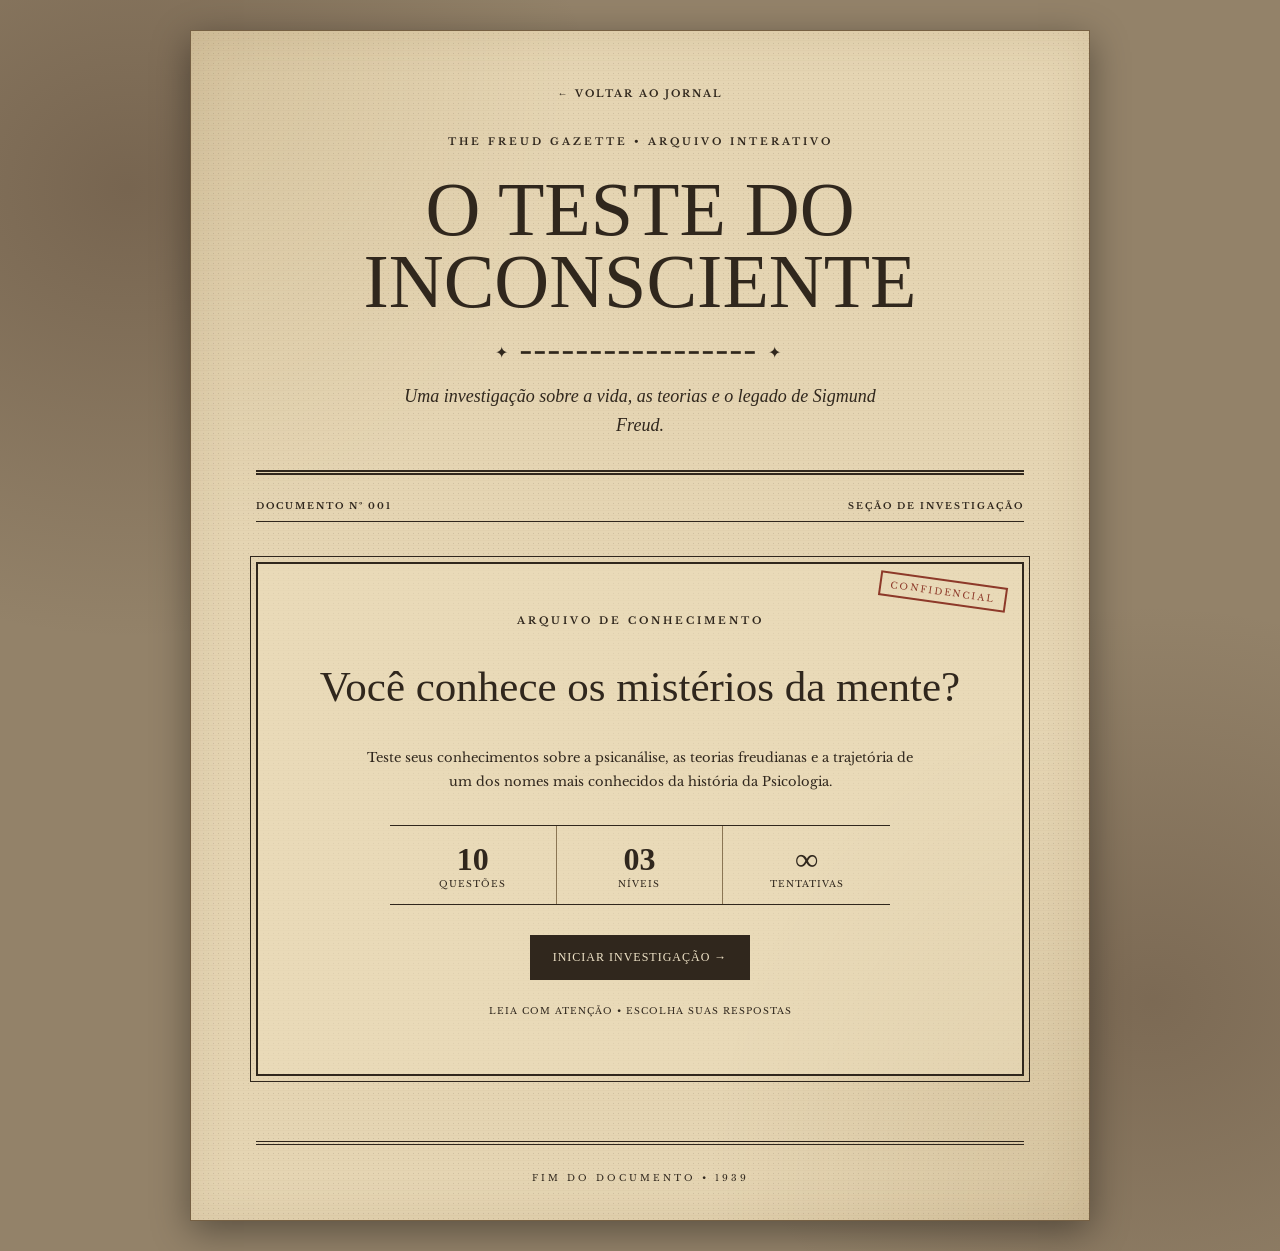
==== bela moes/quiz.html @ 714105b2 "Add files via upload" ====
<!DOCTYPE html>
<html lang="pt-BR">

<head>
    <meta charset="UTF-8">
    <meta name="viewport" content="width=device-width, initial-scale=1.0">
    <meta name="theme-color" content="#c8b58f">

    <title>Arquivo de Conhecimento — Freud</title>

    <link rel="stylesheet" href="css/quiz.css">
</head>

<body>

    <div class="quiz-pagina">

        <!-- CABEÇALHO -->

        <header class="quiz-cabecalho">

            <a href="index.html" class="voltar-jornal">
                ← VOLTAR AO JORNAL
            </a>

            <p>THE FREUD GAZETTE • ARQUIVO INTERATIVO</p>

            <h1>O TESTE DO<br>INCONSCIENTE</h1>

            <div class="linha-ornamental">
                ✦ ━━━━━━━━━━━━━━━━━ ✦
            </div>

            <p class="descricao">
                Uma investigação sobre a vida, as teorias e o legado
                de Sigmund Freud.
            </p>

        </header>

        <!-- CONTEÚDO PRINCIPAL -->

        <main class="quiz-conteudo">

            <div class="arquivo-topo">
                <span>DOCUMENTO Nº 001</span>
                <span>SEÇÃO DE INVESTIGAÇÃO</span>
            </div>

            <!-- INTRODUÇÃO -->

            <section class="introducao-quiz" id="introducao">

                <div class="carimbo">
                    CONFIDENCIAL
                </div>

                <p class="pequeno-titulo">
                    ARQUIVO DE CONHECIMENTO
                </p>

                <h2>Você conhece os mistérios da mente?</h2>

                <p>
                    Teste seus conhecimentos sobre a psicanálise,
                    as teorias freudianas e a trajetória de um dos
                    nomes mais conhecidos da história da Psicologia.
                </p>

                <div class="informacoes-quiz">

                    <div>
                        <strong>10</strong>
                        <span>QUESTÕES</span>
                    </div>

                    <div>
                        <strong>03</strong>
                        <span>NÍVEIS</span>
                    </div>

                    <div>
                        <strong>∞</strong>
                        <span>TENTATIVAS</span>
                    </div>

                </div>

                <button id="iniciar" class="botao-principal">
                    INICIAR INVESTIGAÇÃO →
                </button>

                <p class="nota-quiz">
                    LEIA COM ATENÇÃO • ESCOLHA SUAS RESPOSTAS
                </p>

            </section>

            <!-- ÁREA DAS PERGUNTAS -->

            <section class="area-perguntas" id="area-perguntas" hidden>

                <div class="progresso-texto">
                    <span id="numero-questao">QUESTÃO 01 DE 10</span>
                    <span id="porcentagem">10%</span>
                </div>

                <div class="barra-progresso">
                    <div id="barra" class="barra-preenchida"></div>
                </div>

                <div class="folha-pergunta">

                    <div class="cabecalho-pergunta">
                        <span>ARQUIVO DE ANÁLISE</span>
                        <span id="numero-grande">01</span>
                    </div>

                    <p class="etiqueta-pergunta">
                        QUESTÃO EM INVESTIGAÇÃO
                    </p>

                    <h2 id="pergunta-texto"></h2>

                    <p class="instrucao-pergunta">
                        ANALISE O DOCUMENTO E SELECIONE A ALTERNATIVA CORRETA.
                    </p>

                    <div id="opcoes" class="opcoes"></div>

                    <p id="aviso" class="aviso" aria-live="polite"></p>

                    <div class="navegacao-quiz">

                        <button id="anterior" class="botao-secundario" hidden>
                            ← ANTERIOR
                        </button>

                        <button id="proximo" class="botao-principal">
                            CONFIRMAR RESPOSTA
                        </button>

                    </div>

                </div>

                <p class="rodape-pergunta">
                    THE FREUD GAZETTE • REGISTRO DE INVESTIGAÇÃO
                </p>

            </section>

            <!-- RESULTADO FINAL -->

            <section id="resultado-final" class="resultado-final" hidden>

                <p class="pequeno-titulo">
                    RELATÓRIO CONCLUÍDO
                </p>

                <div class="selo-resultado">
                    ANÁLISE FINALIZADA
                </div>

                <h2>Seu resultado</h2>

                <div class="pontuacao">

                    <strong id="pontuacao">0/10</strong>

                    <span>PONTOS CONQUISTADOS</span>

                </div>

                <h3 id="mensagem-final"></h3>

                <p id="descricao-final"></p>

                <div id="revisao" class="revisao"></div>

                <button id="recomecar" class="botao-principal">
                    ↻ REFAZER INVESTIGAÇÃO
                </button>

                <a href="index.html" class="link-jornal">
                    ← RETORNAR À EDIÇÃO PRINCIPAL
                </a>

            </section>

        </main>

        <!-- RODAPÉ -->

        <footer class="quiz-rodape">

          

            <span>FIM DO DOCUMENTO • 1939</span>

        </footer>

    </div>

    <!-- JAVASCRIPT -->

    <script src="js/script.js" defer></script>

</body>

</html>
---- bela moes/css/quiz.css ----
@import url('https://fonts.googleapis.com/css2?family=IM+Fell+English:ital@0;1&family=Libre+Baskerville:wght@400;700&family=Old+Standard+TT:wght@400;700&display=swap');

:root {
    --papel: #e5d5b3;
    --papel-claro: #f0e4c8;
    --tinta: #30271d;
    --marrom: #60462d;
    --vermelho: #8d3929;
}

* {
    box-sizing: border-box;
    scroll-behavior: smooth;
}

body {
    margin: 0;
    min-height: 100vh;
    padding: 30px 15px;
    color: var(--tinta);
    font-family: 'Libre Baskerville', serif;

    background:
        radial-gradient(ellipse at 10% 15%, #4d392a66, transparent 30%),
        radial-gradient(ellipse at 90% 80%, #4d392a55, transparent 28%),
        #938269;
}

button {
    font-family: 'Old Standard TT', serif;
}

.quiz-pagina {
    max-width: 900px;
    min-height: 90vh;
    margin: auto;
    padding: 35px 65px;
    background:
        radial-gradient(ellipse at 0 0, #967b4b33, transparent 30%),
        radial-gradient(ellipse at 100% 100%, #967b4b33, transparent 30%),
        repeating-linear-gradient(0deg, transparent 0 4px, #715a3610 5px),
        var(--papel);
    box-shadow: 0 10px 35px #0006, inset 0 0 45px #765b3322;
    border: 1px solid #766043;
    position: relative;
    overflow: hidden;
}

.quiz-pagina::before {
    content: "";
    position: absolute;
    inset: 0;
    pointer-events: none;
    opacity: .14;
    background-image: radial-gradient(#4b3926 0.8px, transparent .8px);
    background-size: 5px 5px;
}

/* CABEÇALHO */

.quiz-cabecalho {
    position: relative;
    text-align: center;
    padding: 15px 0 30px;
    border-bottom: 5px double var(--tinta);
}

.voltar-jornal {
    display: inline-block;
    margin-bottom: 25px;
    color: var(--tinta);
    font-size: 10px;
    font-weight: bold;
    text-decoration: none;
    letter-spacing: 2px;
}

.quiz-cabecalho > p:first-of-type {
    font-size: 10px;
    letter-spacing: 3px;
    font-weight: bold;
}

.quiz-cabecalho h1 {
    font-family: 'IM Fell English', serif;
    font-size: clamp(43px, 8vw, 76px);
    line-height: .95;
    font-weight: normal;
    margin: 25px 0;
}

.linha-ornamental {
    letter-spacing: 4px;
}

.descricao {
    max-width: 520px;
    margin: 20px auto 0;
    font-family: 'IM Fell English', serif;
    font-size: 18px;
    font-style: italic;
    line-height: 1.6;
}

/* ÁREA CENTRAL */

.quiz-conteudo {
    position: relative;
    padding: 25px 0;
}

.arquivo-topo {
    display: flex;
    justify-content: space-between;
    padding-bottom: 10px;
    border-bottom: 1px solid var(--tinta);
    font-size: 9px;
    letter-spacing: 2px;
    font-weight: bold;
}

/* INTRODUÇÃO */

.introducao-quiz {
    position: relative;
    margin: 40px auto;
    padding: 40px 30px;
    text-align: center;
    border: 2px solid var(--tinta);
    outline: 1px solid var(--tinta);
    outline-offset: 5px;
    background: #eee0bd80;
    animation: aparecer .8s ease;
}

.carimbo {
    position: absolute;
    right: 15px;
    top: 15px;
    color: var(--vermelho);
    border: 2px solid var(--vermelho);
    padding: 5px 9px;
    font-size: 9px;
    letter-spacing: 2px;
    transform: rotate(8deg);
}

.pequeno-titulo {
    font-size: 10px;
    letter-spacing: 3px;
    font-weight: bold;
}

.introducao-quiz h2,
.resultado-final h2 {
    font-family: 'IM Fell English', serif;
    font-size: clamp(29px, 5vw, 43px);
    line-height: 1.1;
    font-weight: normal;
}

.introducao-quiz > p:not(.pequeno-titulo) {
    max-width: 550px;
    margin: 15px auto;
    font-size: 13px;
    line-height: 1.9;
}

.informacoes-quiz {
    display: grid;
    grid-template-columns: repeat(3, 1fr);
    max-width: 500px;
    margin: 30px auto;
    border-top: 1px solid var(--tinta);
    border-bottom: 1px solid var(--tinta);
}

.informacoes-quiz div {
    display: flex;
    flex-direction: column;
    padding: 15px 5px;
    border-right: 1px solid #8a7553;
}

.informacoes-quiz div:last-child {
    border: 0;
}

.informacoes-quiz strong {
    font-family: 'IM Fell English', serif;
    font-size: 32px;
}

.informacoes-quiz span {
    font-size: 9px;
    letter-spacing: 1px;
}

/* BOTÕES */

.botao-principal,
.botao-secundario {
    padding: 14px 22px;
    border: 1px solid var(--tinta);
    background: var(--tinta);
    color: var(--papel-claro);
    font-size: 12px;
    letter-spacing: 1px;
    cursor: pointer;
    transition: .25s;
}

.botao-principal:hover {
    background: #805b38;
    transform: translateY(-3px);
    box-shadow: 0 5px 12px #0003;
}

.botao-secundario {
    background: transparent;
    color: var(--tinta);
}

.botao-secundario:hover {
    background: #cbb991;
}

.botao-principal:focus-visible,
.botao-secundario:focus-visible,
.opcao:focus-within {
    outline: 3px solid var(--vermelho);
    outline-offset: 4px;
}

.nota-quiz {
    margin-top: 22px !important;
    font-size: 9px !important;
    letter-spacing: 1px;
}

/* PROGRESSO */

.area-perguntas {
    animation: aparecer .5s ease;
}

.progresso-texto {
    display: flex;
    justify-content: space-between;
    margin: 20px 0 10px;
    font-size: 10px;
    font-weight: bold;
    letter-spacing: 2px;
}

.barra-progresso {
    height: 8px;
    border: 1px solid var(--tinta);
    padding: 1px;
    background: #c7b58f;
}

.barra-preenchida {
    height: 100%;
    width: 10%;
    background: var(--tinta);
    transition: width .5s ease;
}

/* FOLHA DE PERGUNTAS */

.folha-pergunta {
    margin-top: 25px;
    padding: 30px;
    border: 1px solid #88734f;
    background: #f0e4c880;
    box-shadow: 3px 4px 12px #0002;
    animation: aparecer .4s ease;
}

.cabecalho-pergunta {
    display: flex;
    justify-content: space-between;
    align-items: center;
    border-bottom: 3px double var(--tinta);
    padding-bottom: 12px;
    font-size: 10px;
    letter-spacing: 2px;
    font-weight: bold;
}

.cabecalho-pergunta #numero-grande {
    font-family: 'IM Fell English', serif;
    font-size: 38px;
}

.etiqueta-pergunta {
    margin-top: 30px;
    color: var(--vermelho);
    font-size: 10px;
    font-weight: bold;
    letter-spacing: 2px;
}

.folha-pergunta h2 {
    font-family: 'IM Fell English', serif;
    font-size: clamp(23px, 4vw, 34px);
    line-height: 1.25;
    font-weight: normal;
    margin: 12px 0 25px;
}

.opcoes {
    display: grid;
    gap: 12px;
}

.opcao {
    display: flex;
    align-items: center;
    gap: 14px;
    padding: 16px;
    border: 1px solid #998364;
    background: #e6d6b5a8;
    cursor: pointer;
    font-size: 12px;
    line-height: 1.7;
    transition: .25s;
}

.opcao:hover {
    background: #d8c39a;
    transform: translateX(4px);
}

.opcao.selecionada {
    background: #c7b28b;
    border: 2px solid var(--tinta);
    box-shadow: inset 4px 0 var(--vermelho);
}

.letra-opcao {
    flex-shrink: 0;
    display: grid;
    place-items: center;
    width: 29px;
    height: 29px;
    border: 1px solid var(--tinta);
    border-radius: 50%;
    font-family: 'IM Fell English', serif;
    font-size: 15px;
    font-weight: bold;
}

.opcao input {
    position: absolute;
    opacity: 0;
    pointer-events: none;
}

.navegacao-quiz {
    display: flex;
    justify-content: space-between;
    gap: 12px;
    margin-top: 30px;
}

.aviso {
    min-height: 20px;
    margin: 12px 0 0;
    color: var(--vermelho);
    font-size: 11px;
}

.rodape-pergunta {
    text-align: center;
    font-size: 9px;
    letter-spacing: 2px;
    margin-top: 25px;
}

/* RESULTADO */

.resultado-final {
    margin: 35px 0;
    padding: 35px 25px;
    text-align: center;
    border: 2px solid var(--tinta);
    background: #eee0bd80;
    animation: aparecer .7s ease;
}

.selo-resultado {
    display: inline-block;
    margin: 15px;
    padding: 8px 15px;
    border: 2px solid var(--vermelho);
    color: var(--vermelho);
    font-size: 10px;
    font-weight: bold;
    letter-spacing: 2px;
    transform: rotate(-3deg);
}

.pontuacao {
    display: flex;
    flex-direction: column;
    margin: 25px auto;
    padding: 20px;
    max-width: 230px;
    border-top: 3px double var(--tinta);
    border-bottom: 3px double var(--tinta);
}

.pontuacao strong {
    font-family: 'IM Fell English', serif;
    font-size: 65px;
}

.pontuacao span {
    font-size: 10px;
    letter-spacing: 3px;
}

.resultado-final h3 {
    font-family: 'IM Fell English', serif;
    font-size: 25px;
}

.resultado-final > p:not(.pequeno-titulo) {
    font-size: 12px;
    line-height: 1.8;
}

/* REVISÃO */

.revisao {
    margin: 30px 0;
    text-align: left;
}

.revisao h3 {
    border-bottom: 2px solid var(--tinta);
    padding-bottom: 10px;
}

.item-revisao {
    margin: 12px 0;
    padding: 15px;
    border: 1px solid #998364;
    font-size: 12px;
    line-height: 1.7;
}

.item-revisao.certo {
    border-left: 5px solid #47603c;
}

.item-revisao.errado {
    border-left: 5px solid #963f32;
}

.item-revisao strong {
    display: block;
    margin-bottom: 7px;
}

.item-revisao p {
    margin: 5px 0;
}

.link-jornal {
    display: block;
    margin-top: 25px;
    color: var(--tinta);
    font-size: 10px;
    font-weight: bold;
    text-decoration: none;
    letter-spacing: 1px;
}

.link-jornal:hover {
    color: var(--vermelho);
}

/* RODAPÉ */

.quiz-rodape {
    padding-top: 20px;
    border-top: 4px double var(--tinta);
    text-align: center;
}

.quiz-rodape p {
    font-family: 'IM Fell English', serif;
    font-size: 22px;
    font-weight: bold;
}

.quiz-rodape span {
    font-size: 9px;
    letter-spacing: 3px;
}

[hidden] {
    display: none !important;
}

@keyframes aparecer {
    from {
        opacity: 0;
        transform: translateY(18px);
    }
    to {
        opacity: 1;
        transform: translateY(0);
    }
}

/* CELULAR */

@media (max-width: 600px) {
    body {
        padding: 0;
    }

    .quiz-pagina {
        padding: 22px 18px;
    }

    .introducao-quiz {
        padding: 35px 15px;
    }

    .carimbo {
        position: static;
        display: inline-block;
        margin-bottom: 12px;
    }

    .folha-pergunta {
        padding: 18px;
    }

    .opcao {
        padding: 12px;
    }

    .navegacao-quiz {
        flex-direction: column-reverse;
    }

    .navegacao-quiz button {
        width: 100%;
    }

    .informacoes-quiz strong {
        font-size: 26px;
    }
}

@media (prefers-reduced-motion: reduce) {
    *, *::before, *::after {
        scroll-behavior: auto !important;
        animation-duration: .01ms !important;
        transition-duration: .01ms !important;
    }
}

/* ESTATÍSTICAS DO QUIZ */

.estatisticas-quiz {
    display: grid;
    grid-template-columns: repeat(3, 1fr);
    gap: 10px;
    margin: 18px 0;
    padding: 14px 8px;
    border-top: 1px solid #8a7553;
    border-bottom: 1px solid #8a7553;
    text-align: center;
}

.estatisticas-quiz div {
    display: flex;
    flex-direction: column;
    gap: 5px;
}

.estatisticas-quiz strong {
    font-family: 'IM Fell English', serif;
    font-size: 24px;
}

.estatisticas-quiz span {
    font-size: 8px;
    letter-spacing: 1px;
}

/* DICAS */

.area-dica {
    margin: 18px 0;
}

.botao-dica {
    padding: 9px 13px;
    border: 1px dashed #8d3929;
    background: transparent;
    color: #8d3929;
    font-family: 'Old Standard TT', serif;
    font-size: 11px;
    letter-spacing: 1px;
    cursor: pointer;
    transition: .2s;
}

.botao-dica:hover {
    background: #8d392911;
    transform: translateY(-2px);
}

.texto-dica {
    margin: 10px 0 0;
    padding: 12px 15px;
    border-left: 3px solid #8d3929;
    background: #d9c49d;
    font-size: 11px;
    line-height: 1.8;
    animation: aparecer .3s ease;
}

/* FEEDBACK DAS RESPOSTAS */

.feedback-resposta {
    margin-top: 20px;
    padding: 18px;
    border: 1px solid #8a7553;
    animation: aparecer .4s ease;
}

.feedback-certo {
    background: #dce0c7;
    border-left: 5px solid #47603c;
}

.feedback-errado {
    background: #ead4c8;
    border-left: 5px solid #963f32;
}

.titulo-feedback {
    display: block;
    font-family: 'IM Fell English', serif;
    font-size: 20px;
}

.texto-feedback {
    margin: 10px 0;
    font-size: 12px;
    line-height: 1.8;
}

.pontos-feedback {
    display: inline-block;
    margin-top: 5px;
    font-size: 9px;
    font-weight: bold;
    letter-spacing: 1px;
}

@media (max-width: 600px) {
    .estatisticas-quiz {
        gap: 4px;
    }

    .estatisticas-quiz strong {
        font-size: 20px;
    }

    .estatisticas-quiz span {
        font-size: 7px;
    }
}
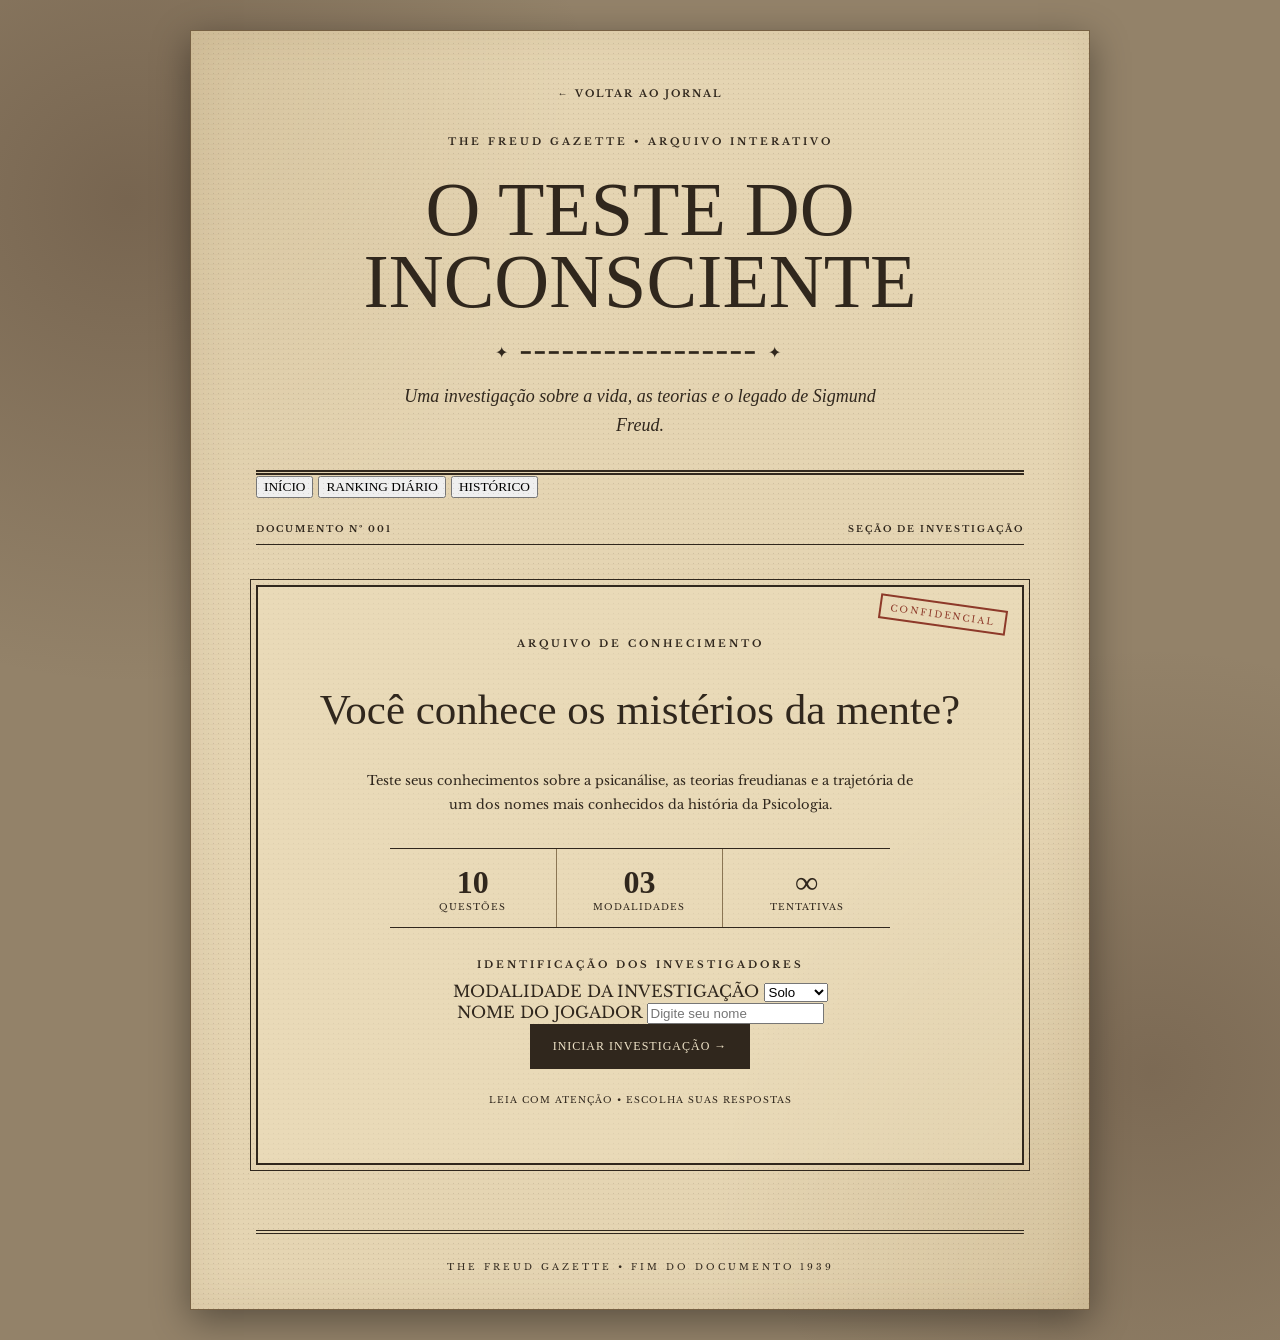
==== commit 60c6a4db: "Update quiz.html" ====
--- a/bela moes/quiz.html
+++ b/bela moes/quiz.html
@@ -1,105 +1,77 @@
+
 
 <!DOCTYPE html>
 <html lang="pt-BR">
-
 <head>
     <meta charset="UTF-8">
     <meta name="viewport" content="width=device-width, initial-scale=1.0">
     <meta name="theme-color" content="#c8b58f">
+    <title>The Freud Gazette — O Teste do Inconsciente</title>
+    <link rel="stylesheet" href="css/quiz.css">
+    <script src="js/script.js" defer></script>
+</head>
+<body>
+<div class="quiz-pagina">
 
-    <title>Arquivo de Conhecimento — Freud</title>
+    <header class="quiz-cabecalho">
+        <a href="index.html" class="voltar-jornal">← VOLTAR AO JORNAL</a>
+        <p>THE FREUD GAZETTE • ARQUIVO INTERATIVO</p>
+        <h1>O TESTE DO<br>INCONSCIENTE</h1>
+        <div class="linha-ornamental">✦ ━━━━━━━━━━━━━━━━━ ✦</div>
+        <p class="descricao">Uma investigação sobre a vida, as teorias e o legado de Sigmund Freud.</p>
+    </header>
 
-    <link rel="stylesheet" href="css/quiz.css">
-</head>
+    <nav class="navegacao">
+        <button class="aba ativa" data-aba="inicio">INÍCIO</button>
+        <button class="aba" data-aba="ranking">RANKING DIÁRIO</button>
+        <button class="aba" data-aba="historico">HISTÓRICO</button>
+    </nav>
 
-<body>
+    <main class="quiz-conteudo">
 
-    <div class="quiz-pagina">
-
-        <!-- CABEÇALHO -->
-
-        <header class="quiz-cabecalho">
-
-            <a href="index.html" class="voltar-jornal">
-                ← VOLTAR AO JORNAL
-            </a>
-
-            <p>THE FREUD GAZETTE • ARQUIVO INTERATIVO</p>
-
-            <h1>O TESTE DO<br>INCONSCIENTE</h1>
-
-            <div class="linha-ornamental">
-                ✦ ━━━━━━━━━━━━━━━━━ ✦
-            </div>
-
-            <p class="descricao">
-                Uma investigação sobre a vida, as teorias e o legado
-                de Sigmund Freud.
-            </p>
-
-        </header>
-
-        <!-- CONTEÚDO PRINCIPAL -->
-
-        <main class="quiz-conteudo">
-
+        <section id="pagina-inicio" class="pagina aba-conteudo ativa">
             <div class="arquivo-topo">
                 <span>DOCUMENTO Nº 001</span>
                 <span>SEÇÃO DE INVESTIGAÇÃO</span>
             </div>
 
-            <!-- INTRODUÇÃO -->
+            <section class="introducao-quiz" id="introducao">
+                <div class="carimbo">CONFIDENCIAL</div>
+                <p class="pequeno-titulo">ARQUIVO DE CONHECIMENTO</p>
+                <h2>Você conhece os mistérios da mente?</h2>
+                <p>Teste seus conhecimentos sobre a psicanálise, as teorias freudianas e a trajetória de um dos nomes mais conhecidos da história da Psicologia.</p>
 
-            <section class="introducao-quiz" id="introducao">
-
-                <div class="carimbo">
-                    CONFIDENCIAL
+                <div class="informacoes-quiz">
+                    <div><strong>10</strong><span>QUESTÕES</span></div>
+                    <div><strong>03</strong><span>MODALIDADES</span></div>
+                    <div><strong>∞</strong><span>TENTATIVAS</span></div>
                 </div>
 
-                <p class="pequeno-titulo">
-                    ARQUIVO DE CONHECIMENTO
-                </p>
+                <div class="configuracao">
+                    <p class="pequeno-titulo">IDENTIFICAÇÃO DOS INVESTIGADORES</p>
 
-                <h2>Você conhece os mistérios da mente?</h2>
+                    <label for="modalidade">MODALIDADE DA INVESTIGAÇÃO</label>
+                    <select id="modalidade">
+                        <option value="Solo">Solo</option>
+                        <option value="Dupla">Dupla</option>
+                        <option value="Equipe">Equipe</option>
+                    </select>
 
-                <p>
-                    Teste seus conhecimentos sobre a psicanálise,
-                    as teorias freudianas e a trajetória de um dos
-                    nomes mais conhecidos da história da Psicologia.
-                </p>
-
-                <div class="informacoes-quiz">
-
-                    <div>
-                        <strong>10</strong>
-                        <span>QUESTÕES</span>
+                    <div id="campos-jogadores">
+                        <label for="jogador1">NOME DO JOGADOR</label>
+                        <input id="jogador1" type="text" maxlength="35" placeholder="Digite seu nome">
                     </div>
 
-                    <div>
-                        <strong>03</strong>
-                        <span>NÍVEIS</span>
-                    </div>
-
-                    <div>
-                        <strong>∞</strong>
-                        <span>TENTATIVAS</span>
-                    </div>
-
+                    <button id="iniciar" class="botao-principal">INICIAR INVESTIGAÇÃO →</button>
                 </div>
 
-                <button id="iniciar" class="botao-principal">
-                    INICIAR INVESTIGAÇÃO →
-                </button>
-
-                <p class="nota-quiz">
-                    LEIA COM ATENÇÃO • ESCOLHA SUAS RESPOSTAS
-                </p>
-
+                <p class="nota-quiz">LEIA COM ATENÇÃO • ESCOLHA SUAS RESPOSTAS</p>
             </section>
 
-            <!-- ÁREA DAS PERGUNTAS -->
-
             <section class="area-perguntas" id="area-perguntas" hidden>
+                <div class="registro-sessao">
+                    <span id="registro-inicio">SESSÃO COMEÇADA —</span>
+                </div>
 
                 <div class="progresso-texto">
                     <span id="numero-questao">QUESTÃO 01 DE 10</span>
@@ -111,102 +83,88 @@
                 </div>
 
                 <div class="folha-pergunta">
-
                     <div class="cabecalho-pergunta">
                         <span>ARQUIVO DE ANÁLISE</span>
                         <span id="numero-grande">01</span>
                     </div>
 
-                    <p class="etiqueta-pergunta">
-                        QUESTÃO EM INVESTIGAÇÃO
-                    </p>
-
+                    <p class="etiqueta-pergunta">QUESTÃO EM INVESTIGAÇÃO</p>
                     <h2 id="pergunta-texto"></h2>
-
-                    <p class="instrucao-pergunta">
-                        ANALISE O DOCUMENTO E SELECIONE A ALTERNATIVA CORRETA.
-                    </p>
+                    <p class="instrucao-pergunta">ANALISE O DOCUMENTO E SELECIONE A ALTERNATIVA CORRETA.</p>
 
                     <div id="opcoes" class="opcoes"></div>
-
                     <p id="aviso" class="aviso" aria-live="polite"></p>
 
                     <div class="navegacao-quiz">
-
-                        <button id="anterior" class="botao-secundario" hidden>
-                            ← ANTERIOR
-                        </button>
-
-                        <button id="proximo" class="botao-principal">
-                            CONFIRMAR RESPOSTA
-                        </button>
-
+                        <button id="anterior" class="botao-secundario" hidden>← ANTERIOR</button>
+                        <button id="proximo" class="botao-principal">CONFIRMAR RESPOSTA</button>
                     </div>
-
                 </div>
 
-                <p class="rodape-pergunta">
-                    THE FREUD GAZETTE • REGISTRO DE INVESTIGAÇÃO
-                </p>
-
+                <p class="rodape-pergunta">THE FREUD GAZETTE • REGISTRO DE INVESTIGAÇÃO</p>
             </section>
 
-            <!-- RESULTADO FINAL -->
-
             <section id="resultado-final" class="resultado-final" hidden>
-
-                <p class="pequeno-titulo">
-                    RELATÓRIO CONCLUÍDO
-                </p>
-
-                <div class="selo-resultado">
-                    ANÁLISE FINALIZADA
-                </div>
-
+                <p class="pequeno-titulo">RELATÓRIO CONCLUÍDO</p>
+                <div class="selo-resultado">ANÁLISE FINALIZADA</div>
                 <h2>Seu resultado</h2>
 
                 <div class="pontuacao">
-
-                    <strong id="pontuacao">0/10</strong>
-
+                    <strong id="pontuacao">0/18</strong>
                     <span>PONTOS CONQUISTADOS</span>
-
                 </div>
 
                 <h3 id="mensagem-final"></h3>
+                <p id="descricao-final"></p>
 
-                <p id="descricao-final"></p>
+                <div class="dados-sessao">
+                    <p id="horario-inicio"></p>
+                    <p id="horario-fim"></p>
+                    <p id="status-salvamento">SALVANDO RESULTADO...</p>
+                </div>
 
                 <div id="revisao" class="revisao"></div>
 
-                <button id="recomecar" class="botao-principal">
-                    ↻ REFAZER INVESTIGAÇÃO
-                </button>
+                <button id="recomecar" class="botao-principal">↻ NOVA INVESTIGAÇÃO</button>
+                <a href="index.html" class="link-jornal">← RETORNAR À EDIÇÃO PRINCIPAL</a>
+            </section>
+        </section>
 
-                <a href="index.html" class="link-jornal">
-                    ← RETORNAR À EDIÇÃO PRINCIPAL
-                </a>
+        <section id="pagina-ranking" class="pagina aba-conteudo" hidden>
+            <div class="arquivo-topo">
+                <span>DOCUMENTO Nº 002</span>
+                <span>CLASSIFICAÇÃO</span>
+            </div>
 
+            <section class="painel-lista">
+                <p class="pequeno-titulo">THE FREUD GAZETTE • CLASSIFICAÇÃO</p>
+                <h2>Ranking diário</h2>
+                <p>Os investigadores com as maiores pontuações do dia.</p>
+                <p class="data-atual" id="data-ranking"></p>
+                <div id="lista-ranking" class="lista-registros"></div>
             </section>
+        </section>
 
-        </main>
+        <section id="pagina-historico" class="pagina aba-conteudo" hidden>
+            <div class="arquivo-topo">
+                <span>DOCUMENTO Nº 003</span>
+                <span>ARQUIVO PERMANENTE</span>
+            </div>
 
-        <!-- RODAPÉ -->
+            <section class="painel-lista">
+                <p class="pequeno-titulo">REGISTRO DE INVESTIGAÇÕES</p>
+                <h2>Histórico de partidas</h2>
+                <p>Todas as investigações concluídas neste navegador.</p>
+                <div id="lista-historico" class="lista-registros"></div>
+            </section>
+        </section>
 
-        <footer class="quiz-rodape">
+    </main>
 
-          
-
-            <span>FIM DO DOCUMENTO • 1939</span>
-
-        </footer>
-
-    </div>
-
-    <!-- JAVASCRIPT -->
-
-    <script src="js/script.js" defer></script>
-
+    <footer class="quiz-rodape">
+        <span>THE FREUD GAZETTE • FIM DO DOCUMENTO</span>
+        <span>1939</span>
+    </footer>
+</div>
 </body>
-
 </html>
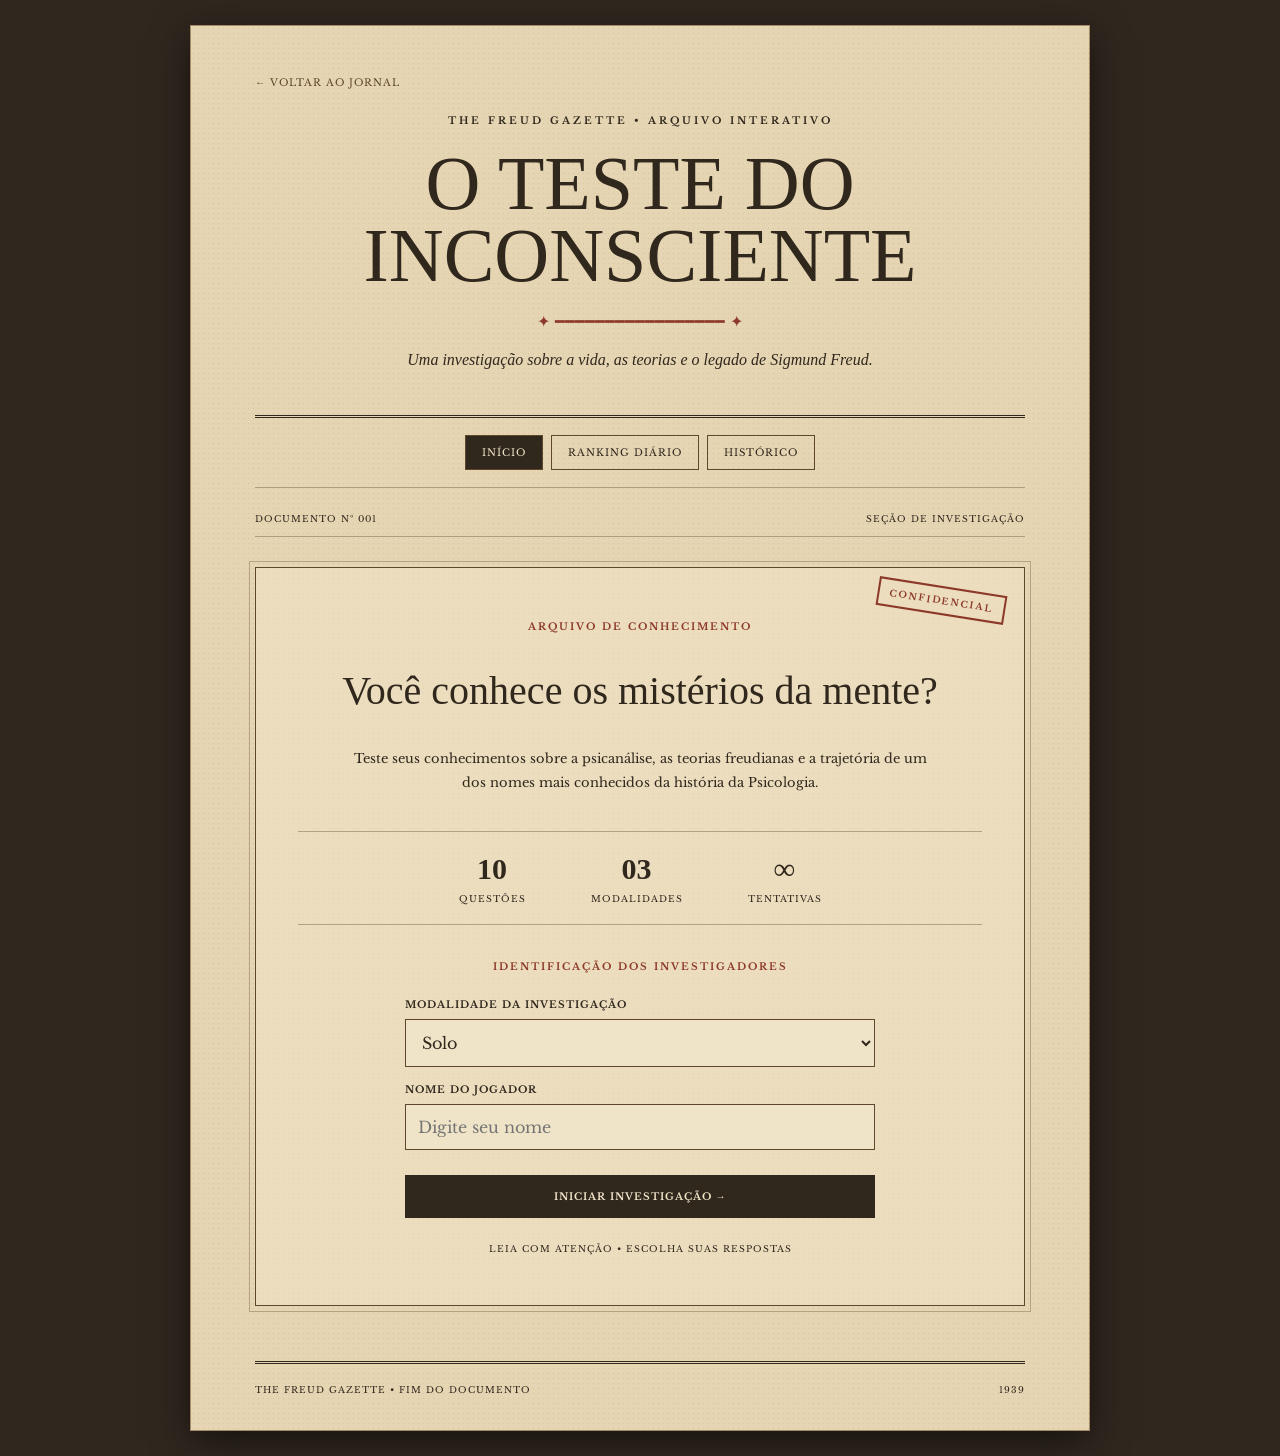
==== commit 89493c9b: "Update quiz.html" ====
--- a/bela moes/quiz.html
+++ b/bela moes/quiz.html
@@ -74,7 +74,7 @@
                 </div>
 
                 <div class="progresso-texto">
-                    <span id="numero-questao">QUESTÃO 01 DE 10</span>
+                    <span id="numero-questao">QUESTÃO 01 DE 20</span>
                     <span id="porcentagem">10%</span>
                 </div>
 
--- a/bela moes/css/quiz.css
+++ b/bela moes/css/quiz.css
@@ -1,5 +1,5 @@
 
-@import url('https://fonts.googleapis.com/css2?family=IM+Fell+English:ital@0;1&family=Libre+Baskerville:wght@400;700&family=Old+Standard+TT:wght@400;700&display=swap');
+@import url('https://fonts.googleapis.com/css2?family=IM+Fell+English&family=Libre+Baskerville:wght@400;700&family=Old+Standard+TT:wght@400;700&display=swap');
 
 :root {
     --papel: #e5d5b3;
@@ -7,189 +7,182 @@
     --tinta: #30271d;
     --marrom: #60462d;
     --vermelho: #8d3929;
+    --linha: rgba(72, 53, 34, .35);
 }
 
 * {
     box-sizing: border-box;
-    scroll-behavior: smooth;
 }
 
 body {
     margin: 0;
-    min-height: 100vh;
-    padding: 30px 15px;
+    padding: 25px 14px;
     color: var(--tinta);
+    background: #30271f;
     font-family: 'Libre Baskerville', serif;
-
-    background:
-        radial-gradient(ellipse at 10% 15%, #4d392a66, transparent 30%),
-        radial-gradient(ellipse at 90% 80%, #4d392a55, transparent 28%),
-        #938269;
-}
-
-button {
-    font-family: 'Old Standard TT', serif;
+}
+
+button, input, select {
+    font: inherit;
 }
 
 .quiz-pagina {
-    max-width: 900px;
-    min-height: 90vh;
+    width: min(900px, 100%);
     margin: auto;
-    padding: 35px 65px;
-    background:
-        radial-gradient(ellipse at 0 0, #967b4b33, transparent 30%),
-        radial-gradient(ellipse at 100% 100%, #967b4b33, transparent 30%),
-        repeating-linear-gradient(0deg, transparent 0 4px, #715a3610 5px),
-        var(--papel);
-    box-shadow: 0 10px 35px #0006, inset 0 0 45px #765b3322;
-    border: 1px solid #766043;
-    position: relative;
-    overflow: hidden;
-}
-
-.quiz-pagina::before {
-    content: "";
-    position: absolute;
-    inset: 0;
-    pointer-events: none;
-    opacity: .14;
-    background-image: radial-gradient(#4b3926 0.8px, transparent .8px);
+    padding: 35px clamp(18px, 5vw, 65px);
+    background-color: var(--papel);
+    background-image: radial-gradient(rgba(91, 63, 35, .12) .7px, transparent .7px);
     background-size: 5px 5px;
-}
-
-/* CABEÇALHO */
+    border: 1px solid #a58b65;
+    box-shadow: 0 10px 35px #0008;
+}
 
 .quiz-cabecalho {
     position: relative;
     text-align: center;
     padding: 15px 0 30px;
-    border-bottom: 5px double var(--tinta);
+    border-bottom: 3px double var(--tinta);
 }
 
 .voltar-jornal {
-    display: inline-block;
+    display: block;
+    width: fit-content;
+    color: var(--marrom);
+    text-decoration: none;
+    font-size: 10px;
+    letter-spacing: 1px;
     margin-bottom: 25px;
+}
+
+.quiz-cabecalho > p:first-of-type {
+    font-size: 10px;
+    letter-spacing: 3px;
+    font-weight: bold;
+}
+
+.quiz-cabecalho h1 {
+    margin: 20px 0 8px;
+    font-family: 'IM Fell English', serif;
+    font-size: clamp(42px, 8vw, 76px);
+    line-height: .95;
+    font-weight: 400;
+}
+
+.linha-ornamental {
+    color: var(--vermelho);
+    margin: 20px 0;
+}
+
+.descricao {
+    font-family: 'Old Standard TT', serif;
+    font-size: 16px;
+    font-style: italic;
+}
+
+.navegacao {
+    display: flex;
+    justify-content: center;
+    flex-wrap: wrap;
+    gap: 8px;
+    padding: 17px 0;
+    border-bottom: 1px solid var(--linha);
+}
+
+.aba {
+    padding: 10px 16px;
+    border: 1px solid var(--marrom);
+    background: transparent;
     color: var(--tinta);
-    font-size: 10px;
-    font-weight: bold;
-    text-decoration: none;
-    letter-spacing: 2px;
-}
-
-.quiz-cabecalho > p:first-of-type {
-    font-size: 10px;
-    letter-spacing: 3px;
-    font-weight: bold;
-}
-
-.quiz-cabecalho h1 {
-    font-family: 'IM Fell English', serif;
-    font-size: clamp(43px, 8vw, 76px);
-    line-height: .95;
-    font-weight: normal;
-    margin: 25px 0;
-}
-
-.linha-ornamental {
-    letter-spacing: 4px;
-}
-
-.descricao {
-    max-width: 520px;
-    margin: 20px auto 0;
-    font-family: 'IM Fell English', serif;
-    font-size: 18px;
-    font-style: italic;
-    line-height: 1.6;
-}
-
-/* ÁREA CENTRAL */
+    cursor: pointer;
+    font-size: 10px;
+    letter-spacing: 1px;
+}
+
+.aba:hover, .aba.ativa {
+    background: var(--tinta);
+    color: var(--papel-claro);
+}
 
 .quiz-conteudo {
+    padding: 25px 0;
+}
+
+.arquivo-topo {
+    display: flex;
+    justify-content: space-between;
+    gap: 10px;
+    padding-bottom: 12px;
+    border-bottom: 1px solid var(--linha);
+    font-size: 9px;
+    letter-spacing: 1px;
+}
+
+.introducao-quiz, .folha-pergunta, .resultado-final, .painel-lista {
     position: relative;
-    padding: 25px 0;
-}
-
-.arquivo-topo {
-    display: flex;
-    justify-content: space-between;
-    padding-bottom: 10px;
-    border-bottom: 1px solid var(--tinta);
-    font-size: 9px;
-    letter-spacing: 2px;
-    font-weight: bold;
-}
-
-/* INTRODUÇÃO */
+    margin: 30px 0;
+    padding: clamp(20px, 5vw, 42px);
+    background: rgba(240, 228, 200, .55);
+    border: 1px solid var(--marrom);
+    outline: 1px solid rgba(96, 70, 45, .35);
+    outline-offset: 5px;
+}
 
 .introducao-quiz {
-    position: relative;
-    margin: 40px auto;
-    padding: 40px 30px;
     text-align: center;
-    border: 2px solid var(--tinta);
-    outline: 1px solid var(--tinta);
-    outline-offset: 5px;
-    background: #eee0bd80;
-    animation: aparecer .8s ease;
 }
 
 .carimbo {
     position: absolute;
-    right: 15px;
-    top: 15px;
+    top: 18px;
+    right: 18px;
+    transform: rotate(9deg);
+    padding: 7px 10px;
+    border: 2px solid var(--vermelho);
     color: var(--vermelho);
-    border: 2px solid var(--vermelho);
-    padding: 5px 9px;
-    font-size: 9px;
+    font-size: 9px;
+    font-weight: bold;
     letter-spacing: 2px;
-    transform: rotate(8deg);
-}
-
-.pequeno-titulo {
-    font-size: 10px;
-    letter-spacing: 3px;
-    font-weight: bold;
-}
-
-.introducao-quiz h2,
-.resultado-final h2 {
+}
+
+.pequeno-titulo, .etiqueta-pergunta {
+    color: var(--vermelho);
+    font-size: 10px;
+    font-weight: bold;
+    letter-spacing: 2px;
+}
+
+.introducao-quiz h2, .resultado-final h2, .painel-lista h2 {
     font-family: 'IM Fell English', serif;
-    font-size: clamp(29px, 5vw, 43px);
-    line-height: 1.1;
-    font-weight: normal;
-}
-
-.introducao-quiz > p:not(.pequeno-titulo) {
-    max-width: 550px;
-    margin: 15px auto;
+    font-size: clamp(28px, 5vw, 40px);
+    font-weight: 400;
+}
+
+.introducao-quiz > p:not(.pequeno-titulo):not(.nota-quiz) {
+    max-width: 600px;
+    margin: auto;
     font-size: 13px;
     line-height: 1.9;
 }
 
 .informacoes-quiz {
-    display: grid;
-    grid-template-columns: repeat(3, 1fr);
-    max-width: 500px;
-    margin: 30px auto;
-    border-top: 1px solid var(--tinta);
-    border-bottom: 1px solid var(--tinta);
+    display: flex;
+    justify-content: center;
+    gap: clamp(20px, 7vw, 65px);
+    margin: 35px 0;
+    padding: 20px 0;
+    border-top: 1px solid var(--linha);
+    border-bottom: 1px solid var(--linha);
 }
 
 .informacoes-quiz div {
     display: flex;
     flex-direction: column;
-    padding: 15px 5px;
-    border-right: 1px solid #8a7553;
-}
-
-.informacoes-quiz div:last-child {
-    border: 0;
+    gap: 7px;
 }
 
 .informacoes-quiz strong {
     font-family: 'IM Fell English', serif;
-    font-size: 32px;
+    font-size: 30px;
 }
 
 .informacoes-quiz span {
@@ -197,488 +190,343 @@
     letter-spacing: 1px;
 }
 
-/* BOTÕES */
-
-.botao-principal,
-.botao-secundario {
-    padding: 14px 22px;
+.configuracao {
+    max-width: 470px;
+    margin: 30px auto 0;
+    text-align: left;
+}
+
+.configuracao .pequeno-titulo {
+    text-align: center;
+    margin-bottom: 25px;
+}
+
+.configuracao label {
+    display: block;
+    margin: 16px 0 8px;
+    font-size: 10px;
+    font-weight: bold;
+    letter-spacing: 1px;
+}
+
+.configuracao input, .configuracao select {
+    width: 100%;
+    padding: 12px;
+    color: var(--tinta);
+    background: var(--papel-claro);
+    border: 1px solid var(--marrom);
+    border-radius: 0;
+}
+
+.botao-principal, .botao-secundario {
+    padding: 14px 20px;
     border: 1px solid var(--tinta);
+    cursor: pointer;
+    font-size: 10px;
+    font-weight: bold;
+    letter-spacing: 1px;
+    transition: .2s;
+}
+
+.botao-principal {
+    color: var(--papel-claro);
     background: var(--tinta);
-    color: var(--papel-claro);
-    font-size: 12px;
-    letter-spacing: 1px;
-    cursor: pointer;
-    transition: .25s;
 }
 
 .botao-principal:hover {
-    background: #805b38;
-    transform: translateY(-3px);
-    box-shadow: 0 5px 12px #0003;
-}
-
-.botao-secundario {
-    background: transparent;
-    color: var(--tinta);
-}
-
-.botao-secundario:hover {
-    background: #cbb991;
-}
-
-.botao-principal:focus-visible,
-.botao-secundario:focus-visible,
-.opcao:focus-within {
-    outline: 3px solid var(--vermelho);
-    outline-offset: 4px;
+    background: var(--vermelho);
+    border-color: var(--vermelho);
+    transform: translateY(-2px);
+}
+
+.configuracao .botao-principal {
+    width: 100%;
+    margin-top: 25px;
 }
 
 .nota-quiz {
-    margin-top: 22px !important;
-    font-size: 9px !important;
-    letter-spacing: 1px;
-}
-
-/* PROGRESSO */
-
-.area-perguntas {
-    animation: aparecer .5s ease;
+    margin-top: 25px;
+    font-size: 9px;
+    letter-spacing: 1px;
+}
+
+.registro-sessao {
+    margin-bottom: 25px;
+    color: var(--marrom);
+    font-size: 10px;
+    letter-spacing: 1px;
+    text-align: right;
 }
 
 .progresso-texto {
     display: flex;
     justify-content: space-between;
-    margin: 20px 0 10px;
-    font-size: 10px;
-    font-weight: bold;
-    letter-spacing: 2px;
+    margin-bottom: 10px;
+    font-size: 10px;
+    letter-spacing: 1px;
 }
 
 .barra-progresso {
-    height: 8px;
-    border: 1px solid var(--tinta);
-    padding: 1px;
-    background: #c7b58f;
+    height: 7px;
+    background: #c4b18d;
+    border: 1px solid var(--marrom);
 }
 
 .barra-preenchida {
+    width: 10%;
     height: 100%;
-    width: 10%;
-    background: var(--tinta);
-    transition: width .5s ease;
-}
-
-/* FOLHA DE PERGUNTAS */
-
-.folha-pergunta {
-    margin-top: 25px;
-    padding: 30px;
-    border: 1px solid #88734f;
-    background: #f0e4c880;
-    box-shadow: 3px 4px 12px #0002;
-    animation: aparecer .4s ease;
+    background: var(--vermelho);
+    transition: width .3s;
 }
 
 .cabecalho-pergunta {
     display: flex;
     justify-content: space-between;
-    align-items: center;
-    border-bottom: 3px double var(--tinta);
-    padding-bottom: 12px;
-    font-size: 10px;
-    letter-spacing: 2px;
-    font-weight: bold;
-}
-
-.cabecalho-pergunta #numero-grande {
+    padding-bottom: 15px;
+    border-bottom: 1px solid var(--linha);
+    font-size: 10px;
+    letter-spacing: 1px;
+}
+
+.cabecalho-pergunta span:last-child {
     font-family: 'IM Fell English', serif;
-    font-size: 38px;
-}
-
-.etiqueta-pergunta {
-    margin-top: 30px;
-    color: var(--vermelho);
-    font-size: 10px;
-    font-weight: bold;
-    letter-spacing: 2px;
+    font-size: 22px;
 }
 
 .folha-pergunta h2 {
-    font-family: 'IM Fell English', serif;
-    font-size: clamp(23px, 4vw, 34px);
-    line-height: 1.25;
-    font-weight: normal;
-    margin: 12px 0 25px;
+    font-family: 'Old Standard TT', serif;
+    font-size: clamp(21px, 4vw, 28px);
+    line-height: 1.5;
+}
+
+.instrucao-pergunta {
+    font-size: 9px;
+    letter-spacing: 1px;
+    line-height: 1.7;
 }
 
 .opcoes {
     display: grid;
+    gap: 10px;
+    margin: 25px 0;
+}
+
+.opcao {
+    display: flex;
+    align-items: center;
     gap: 12px;
-}
-
-.opcao {
-    display: flex;
-    align-items: center;
-    gap: 14px;
-    padding: 16px;
-    border: 1px solid #998364;
-    background: #e6d6b5a8;
+    padding: 14px;
+    background: rgba(229, 213, 179, .55);
+    border: 1px solid var(--linha);
     cursor: pointer;
     font-size: 12px;
-    line-height: 1.7;
-    transition: .25s;
+    line-height: 1.6;
+    transition: .2s;
 }
 
 .opcao:hover {
-    background: #d8c39a;
-    transform: translateX(4px);
+    border-color: var(--vermelho);
+    background: #ead8b8;
 }
 
 .opcao.selecionada {
-    background: #c7b28b;
-    border: 2px solid var(--tinta);
-    box-shadow: inset 4px 0 var(--vermelho);
-}
-
-.letra-opcao {
-    flex-shrink: 0;
-    display: grid;
-    place-items: center;
-    width: 29px;
-    height: 29px;
-    border: 1px solid var(--tinta);
-    border-radius: 50%;
-    font-family: 'IM Fell English', serif;
-    font-size: 15px;
-    font-weight: bold;
+    border: 2px solid var(--vermelho);
+    background: #e8d2ad;
+}
+
+.opcao.correta {
+    border: 2px solid #45633e;
+}
+
+.opcao.errada {
+    border: 2px solid var(--vermelho);
 }
 
 .opcao input {
-    position: absolute;
-    opacity: 0;
-    pointer-events: none;
-}
-
-.navegacao-quiz {
-    display: flex;
-    justify-content: space-between;
-    gap: 12px;
-    margin-top: 30px;
+    accent-color: var(--vermelho);
 }
 
 .aviso {
     min-height: 20px;
-    margin: 12px 0 0;
     color: var(--vermelho);
     font-size: 11px;
 }
 
+.navegacao-quiz {
+    display: flex;
+    justify-content: space-between;
+    gap: 10px;
+    margin-top: 20px;
+}
+
+.botao-secundario {
+    color: var(--tinta);
+    background: transparent;
+}
+
 .rodape-pergunta {
     text-align: center;
     font-size: 9px;
     letter-spacing: 2px;
-    margin-top: 25px;
-}
-
-/* RESULTADO */
+}
 
 .resultado-final {
-    margin: 35px 0;
-    padding: 35px 25px;
     text-align: center;
-    border: 2px solid var(--tinta);
-    background: #eee0bd80;
-    animation: aparecer .7s ease;
 }
 
 .selo-resultado {
     display: inline-block;
-    margin: 15px;
     padding: 8px 15px;
     border: 2px solid var(--vermelho);
     color: var(--vermelho);
-    font-size: 10px;
-    font-weight: bold;
+    transform: rotate(-3deg);
+    font-size: 10px;
     letter-spacing: 2px;
-    transform: rotate(-3deg);
 }
 
 .pontuacao {
     display: flex;
     flex-direction: column;
-    margin: 25px auto;
+    gap: 8px;
+    margin: 30px 0;
     padding: 20px;
-    max-width: 230px;
-    border-top: 3px double var(--tinta);
-    border-bottom: 3px double var(--tinta);
+    border-top: 1px solid var(--linha);
+    border-bottom: 1px solid var(--linha);
 }
 
 .pontuacao strong {
     font-family: 'IM Fell English', serif;
-    font-size: 65px;
+    font-size: 55px;
 }
 
 .pontuacao span {
     font-size: 10px;
-    letter-spacing: 3px;
-}
-
-.resultado-final h3 {
-    font-family: 'IM Fell English', serif;
-    font-size: 25px;
-}
-
-.resultado-final > p:not(.pequeno-titulo) {
+    letter-spacing: 2px;
+}
+
+.resultado-final > p, .dados-sessao p {
     font-size: 12px;
     line-height: 1.8;
 }
 
-/* REVISÃO */
+.dados-sessao {
+    margin: 25px 0;
+    padding: 15px;
+    background: rgba(229, 213, 179, .7);
+    border: 1px solid var(--linha);
+}
+
+#status-salvamento {
+    color: #45633e;
+    font-weight: bold;
+}
 
 .revisao {
     margin: 30px 0;
     text-align: left;
 }
 
-.revisao h3 {
-    border-bottom: 2px solid var(--tinta);
-    padding-bottom: 10px;
-}
-
 .item-revisao {
     margin: 12px 0;
     padding: 15px;
-    border: 1px solid #998364;
+    border-bottom: 1px solid var(--linha);
     font-size: 12px;
-    line-height: 1.7;
-}
-
-.item-revisao.certo {
-    border-left: 5px solid #47603c;
-}
-
-.item-revisao.errado {
-    border-left: 5px solid #963f32;
+    line-height: 1.8;
 }
 
 .item-revisao strong {
     display: block;
-    margin-bottom: 7px;
-}
-
-.item-revisao p {
-    margin: 5px 0;
+    margin-bottom: 5px;
 }
 
 .link-jornal {
     display: block;
     margin-top: 25px;
-    color: var(--tinta);
-    font-size: 10px;
-    font-weight: bold;
+    color: var(--marrom);
+    font-size: 10px;
     text-decoration: none;
-    letter-spacing: 1px;
-}
-
-.link-jornal:hover {
+}
+
+.painel-lista {
+    min-height: 300px;
+}
+
+.painel-lista > p {
+    font-size: 12px;
+    line-height: 1.8;
+}
+
+.data-atual {
+    padding: 12px;
+    border-top: 1px solid var(--linha);
+    border-bottom: 1px solid var(--linha);
+    font-weight: bold;
+}
+
+.lista-registros {
+    margin-top: 25px;
+}
+
+.registro-item {
+    display: flex;
+    justify-content: space-between;
+    gap: 15px;
+    align-items: center;
+    padding: 15px 5px;
+    border-bottom: 1px solid var(--linha);
+    font-size: 12px;
+    line-height: 1.7;
+}
+
+.registro-item strong {
     color: var(--vermelho);
 }
 
-/* RODAPÉ */
+.registro-vazio {
+    padding: 20px 0;
+    font-size: 12px;
+    font-style: italic;
+    text-align: center;
+}
 
 .quiz-rodape {
+    display: flex;
+    justify-content: space-between;
     padding-top: 20px;
-    border-top: 4px double var(--tinta);
-    text-align: center;
-}
-
-.quiz-rodape p {
-    font-family: 'IM Fell English', serif;
-    font-size: 22px;
-    font-weight: bold;
-}
-
-.quiz-rodape span {
-    font-size: 9px;
-    letter-spacing: 3px;
+    border-top: 3px double var(--tinta);
+    font-size: 9px;
+    letter-spacing: 1px;
 }
 
 [hidden] {
     display: none !important;
 }
 
-@keyframes aparecer {
-    from {
-        opacity: 0;
-        transform: translateY(18px);
-    }
-    to {
-        opacity: 1;
-        transform: translateY(0);
-    }
-}
-
-/* CELULAR */
-
-@media (max-width: 600px) {
+@media (max-width: 550px) {
     body {
         padding: 0;
     }
 
     .quiz-pagina {
-        padding: 22px 18px;
-    }
-
-    .introducao-quiz {
-        padding: 35px 15px;
+        padding: 22px 17px;
     }
 
     .carimbo {
         position: static;
         display: inline-block;
-        margin-bottom: 12px;
+        margin-bottom: 15px;
     }
 
-    .folha-pergunta {
-        padding: 18px;
+    .informacoes-quiz {
+        gap: 25px;
     }
 
-    .opcao {
-        padding: 12px;
+    .arquivo-topo {
+        font-size: 8px;
     }
 
-    .navegacao-quiz {
-        flex-direction: column-reverse;
+    .registro-item {
+        align-items: flex-start;
+        flex-direction: column;
     }
-
-    .navegacao-quiz button {
-        width: 100%;
-    }
-
-    .informacoes-quiz strong {
-        font-size: 26px;
-    }
-}
-
-@media (prefers-reduced-motion: reduce) {
-    *, *::before, *::after {
-        scroll-behavior: auto !important;
-        animation-duration: .01ms !important;
-        transition-duration: .01ms !important;
-    }
-}
-
-/* ESTATÍSTICAS DO QUIZ */
-
-.estatisticas-quiz {
-    display: grid;
-    grid-template-columns: repeat(3, 1fr);
-    gap: 10px;
-    margin: 18px 0;
-    padding: 14px 8px;
-    border-top: 1px solid #8a7553;
-    border-bottom: 1px solid #8a7553;
-    text-align: center;
-}
-
-.estatisticas-quiz div {
-    display: flex;
-    flex-direction: column;
-    gap: 5px;
-}
-
-.estatisticas-quiz strong {
-    font-family: 'IM Fell English', serif;
-    font-size: 24px;
-}
-
-.estatisticas-quiz span {
-    font-size: 8px;
-    letter-spacing: 1px;
-}
-
-/* DICAS */
-
-.area-dica {
-    margin: 18px 0;
-}
-
-.botao-dica {
-    padding: 9px 13px;
-    border: 1px dashed #8d3929;
-    background: transparent;
-    color: #8d3929;
-    font-family: 'Old Standard TT', serif;
-    font-size: 11px;
-    letter-spacing: 1px;
-    cursor: pointer;
-    transition: .2s;
-}
-
-.botao-dica:hover {
-    background: #8d392911;
-    transform: translateY(-2px);
-}
-
-.texto-dica {
-    margin: 10px 0 0;
-    padding: 12px 15px;
-    border-left: 3px solid #8d3929;
-    background: #d9c49d;
-    font-size: 11px;
-    line-height: 1.8;
-    animation: aparecer .3s ease;
-}
-
-/* FEEDBACK DAS RESPOSTAS */
-
-.feedback-resposta {
-    margin-top: 20px;
-    padding: 18px;
-    border: 1px solid #8a7553;
-    animation: aparecer .4s ease;
-}
-
-.feedback-certo {
-    background: #dce0c7;
-    border-left: 5px solid #47603c;
-}
-
-.feedback-errado {
-    background: #ead4c8;
-    border-left: 5px solid #963f32;
-}
-
-.titulo-feedback {
-    display: block;
-    font-family: 'IM Fell English', serif;
-    font-size: 20px;
-}
-
-.texto-feedback {
-    margin: 10px 0;
-    font-size: 12px;
-    line-height: 1.8;
-}
-
-.pontos-feedback {
-    display: inline-block;
-    margin-top: 5px;
-    font-size: 9px;
-    font-weight: bold;
-    letter-spacing: 1px;
-}
-
-@media (max-width: 600px) {
-    .estatisticas-quiz {
-        gap: 4px;
-    }
-
-    .estatisticas-quiz strong {
-        font-size: 20px;
-    }
-
-    .estatisticas-quiz span {
-        font-size: 7px;
-    }
-}
+}
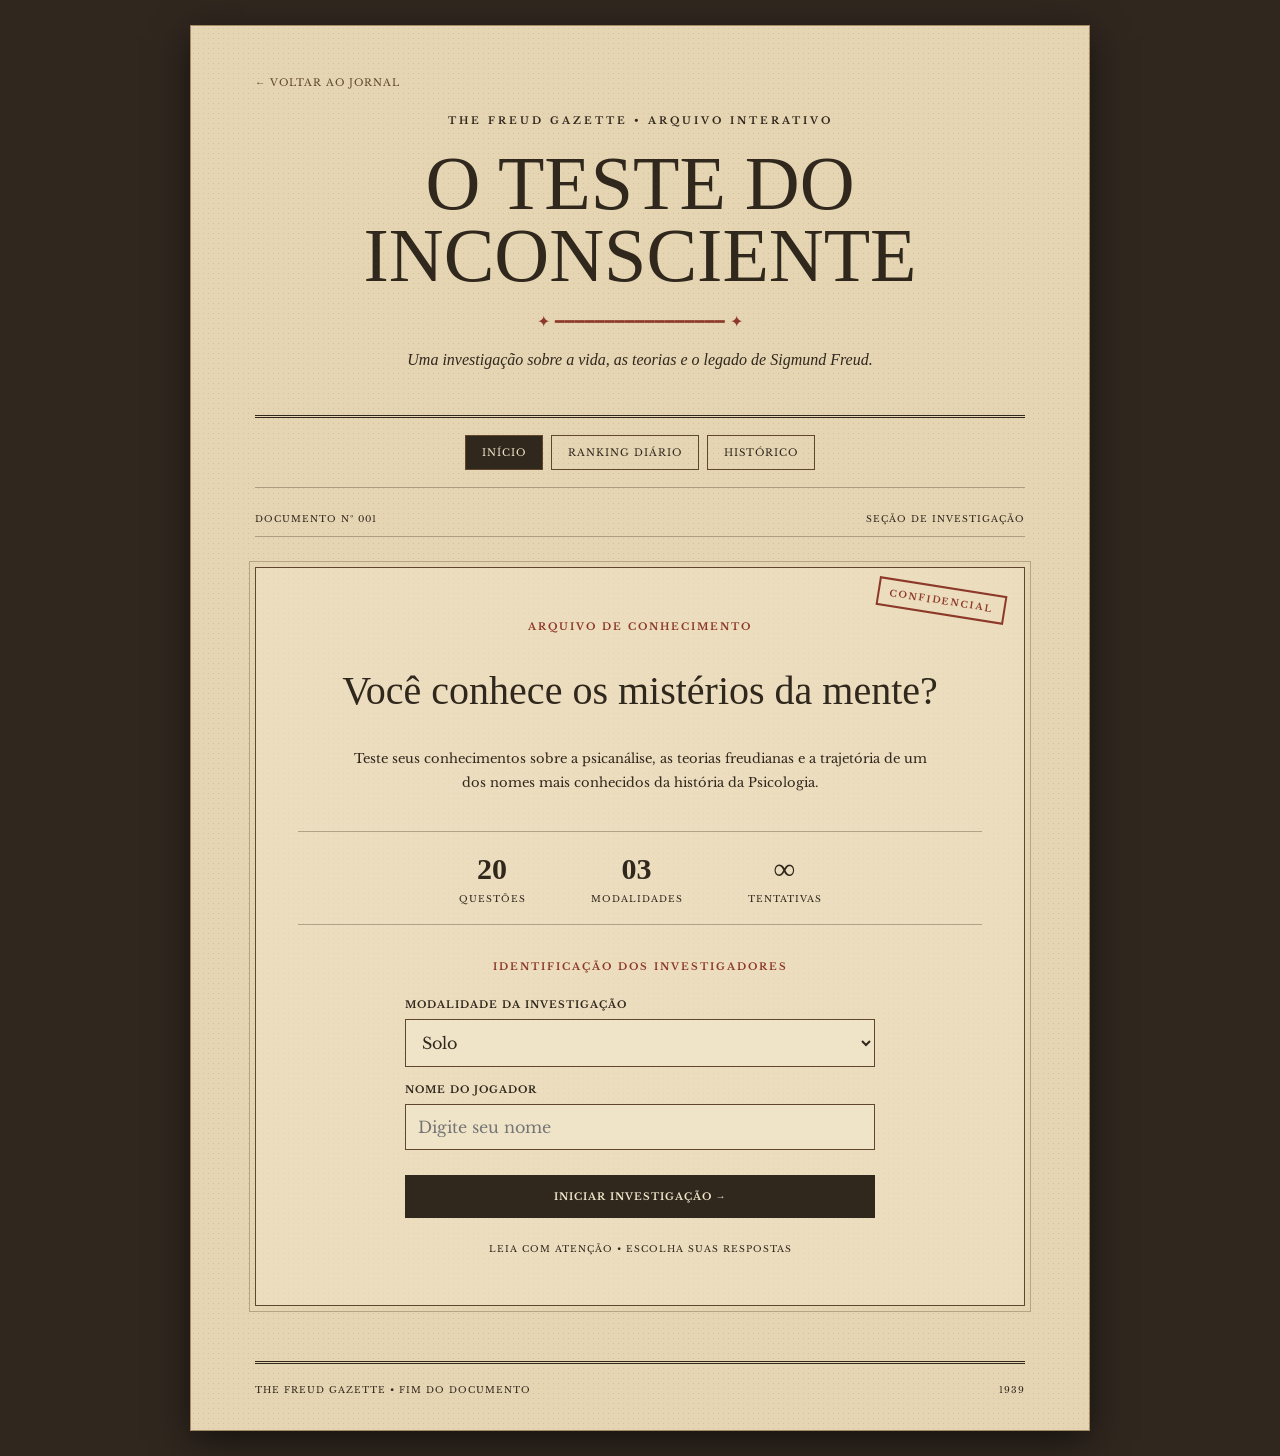
==== commit a603d8a3: "Revise quiz.html with new content and layout Updated quiz HTML structure and content." ====
--- a/bela moes/quiz.html
+++ b/bela moes/quiz.html
@@ -42,7 +42,7 @@
                 <p>Teste seus conhecimentos sobre a psicanálise, as teorias freudianas e a trajetória de um dos nomes mais conhecidos da história da Psicologia.</p>
 
                 <div class="informacoes-quiz">
-                    <div><strong>10</strong><span>QUESTÕES</span></div>
+                    <div><strong>20</strong><span>QUESTÕES</span></div>
                     <div><strong>03</strong><span>MODALIDADES</span></div>
                     <div><strong>∞</strong><span>TENTATIVAS</span></div>
                 </div>
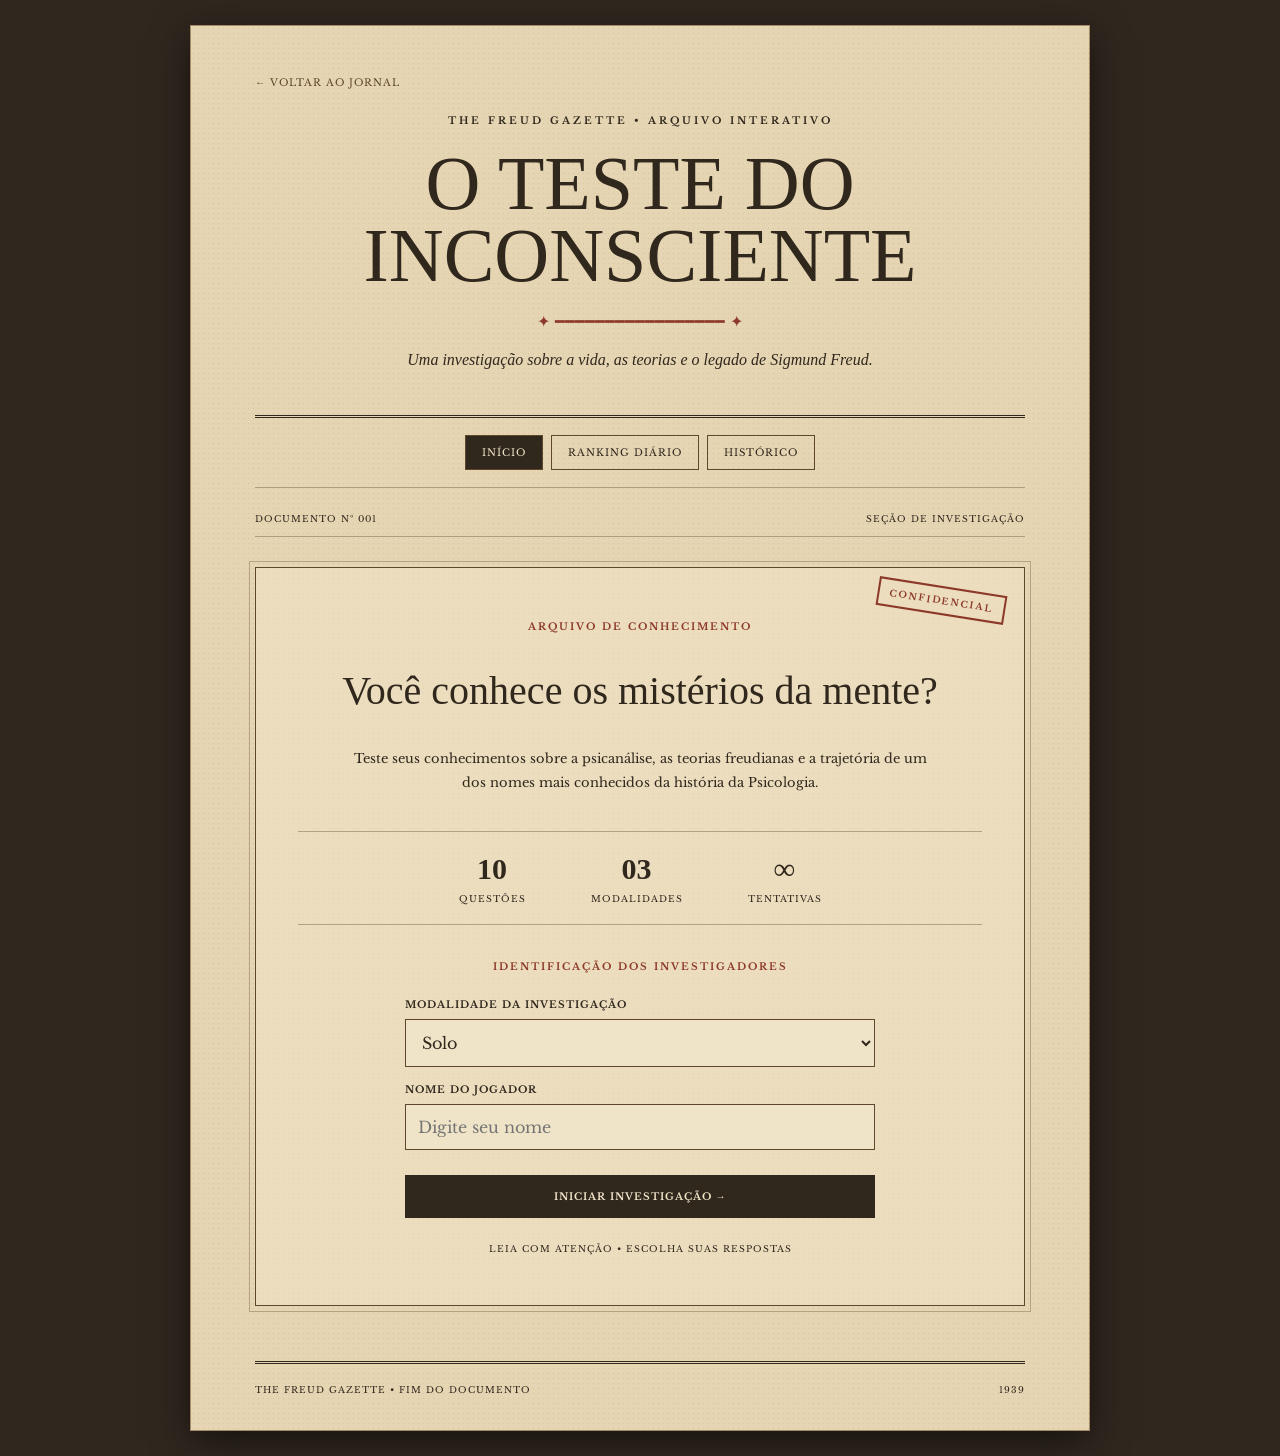
==== commit 1290135f: "Update quiz.html" ====
--- a/bela moes/quiz.html
+++ b/bela moes/quiz.html
@@ -42,7 +42,7 @@
                 <p>Teste seus conhecimentos sobre a psicanálise, as teorias freudianas e a trajetória de um dos nomes mais conhecidos da história da Psicologia.</p>
 
                 <div class="informacoes-quiz">
-                    <div><strong>20</strong><span>QUESTÕES</span></div>
+                    <div><strong>10</strong><span>QUESTÕES</span></div>
                     <div><strong>03</strong><span>MODALIDADES</span></div>
                     <div><strong>∞</strong><span>TENTATIVAS</span></div>
                 </div>
@@ -74,7 +74,7 @@
                 </div>
 
                 <div class="progresso-texto">
-                    <span id="numero-questao">QUESTÃO 01 DE 20</span>
+                    <span id="numero-questao">QUESTÃO 01 DE 10</span>
                     <span id="porcentagem">10%</span>
                 </div>
 
@@ -101,7 +101,7 @@
                     </div>
                 </div>
 
-                <p class="rodape-pergunta">THE FREUD GAZETTE • REGISTRO DE INVESTIGAÇÃO</p>
+                <p class="rodape-pergunta">THE FREUD  • REGISTRO DE INVESTIGAÇÃO</p>
             </section>
 
             <section id="resultado-final" class="resultado-final" hidden>
